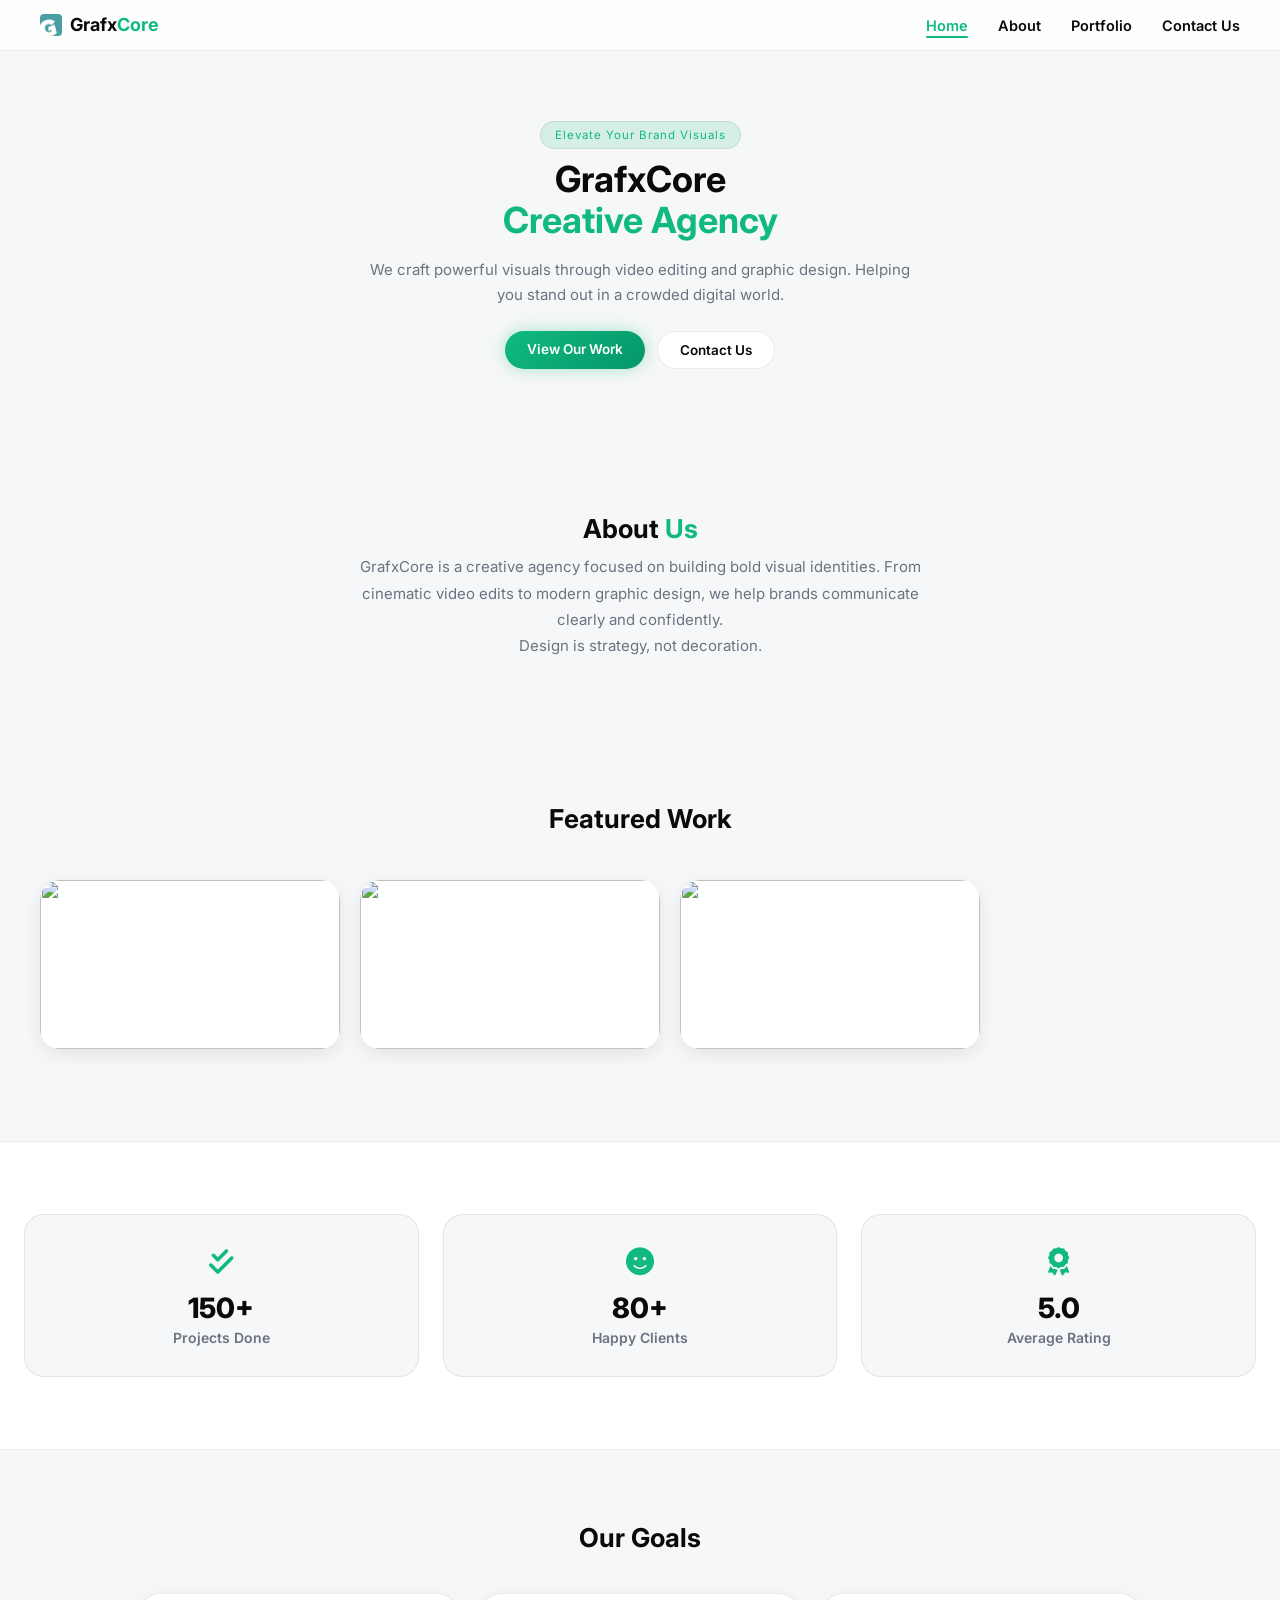
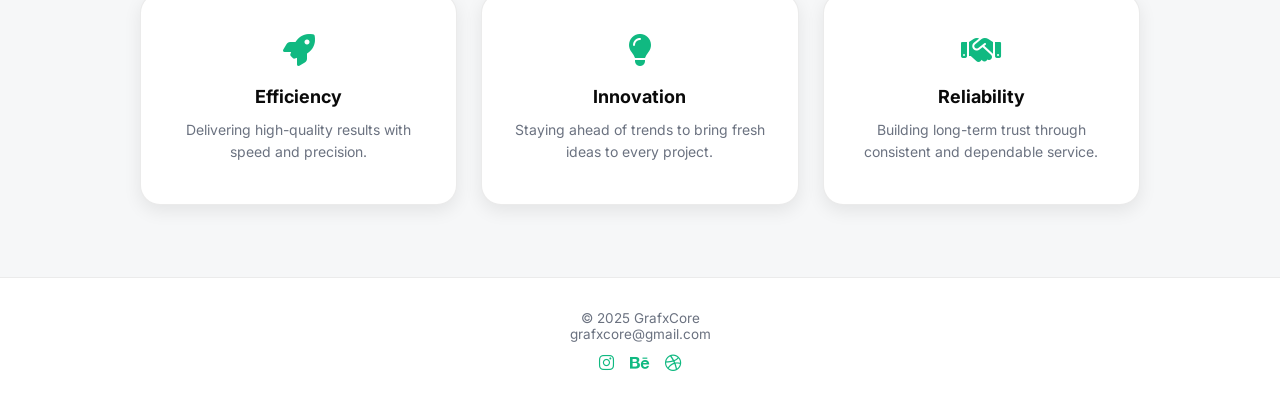
==== client/index.html @ 4de5074e "Add core website functionality and admin panel features Initializes Flask app, sets up Supabase, and" ====
<!DOCTYPE html>
<html lang="en">
<head>
  <meta charset="UTF-8">
  <meta name="viewport" content="width=device-width, initial-scale=1.0">
  <title>GrafxCore | Professional Video Editing & Graphic Design Agency</title>
  <meta name="description" content="GrafxCore is a leading creative agency specializing in high-quality video editing and graphic design services. Elevate your brand with our cinematic visuals and modern design solutions.">
  <meta name="keywords" content="video editing, graphic design, creative agency, branding, visual storytelling, GrafxCore, professional design">
  <link rel="icon" type="image/jpeg" href="favicon.jpg">

  <!-- FONT -->
  <link href="https://fonts.googleapis.com/css2?family=Inter:wght@400;500;600;700&display=swap" rel="stylesheet">

  <!-- ICONS -->
  <link rel="stylesheet" href="https://cdnjs.cloudflare.com/ajax/libs/font-awesome/6.5.0/css/all.min.css">

  <link rel="stylesheet" href="style.css">
</head>
<body>

<!-- NAVBAR -->
<header class="navbar">
  <div class="logo-wrap">
    <img src="assets/logo.jpg" class="logo-img">
    <div class="logo-text">Grafx<span>Core</span></div>
  </div>

  <nav class="nav-links">
    <a href="home" class="nav-link active">Home</a>
    <a href="aboutus" class="nav-link">About</a>
    <a href="portfolio" class="nav-link">Portfolio</a>
    <a href="contactus" class="nav-link">Contact Us</a>
  </nav>
</header>

<!-- HERO -->
<section class="hero">
  <span class="badge">Elevate Your Brand Visuals</span>

  <h1>GrafxCore<br><span>Creative Agency</span></h1>

  <p>
    We craft powerful visuals through video editing and graphic design.
    Helping you stand out in a crowded digital world.
  </p>

  <div class="hero-buttons">
    <a href="portfolio" class="primary-btn">View Our Work</a>
    <a href="contactus" class="secondary-btn">Contact Us</a>
  </div>
</section>

<!-- ABOUT -->
<section class="about-home">
  <h2>About <span>Us</span></h2>

  <p>
    GrafxCore is a creative agency focused on building bold visual identities.
    From cinematic video edits to modern graphic design, we help brands
    communicate clearly and confidently.
  </p>

  <p class="about-highlight">
    Design is strategy, not decoration.
  </p>
</section>

<!-- FEATURED WORK -->
<section class="work-preview">
  <h2>Featured <span>Work</span></h2>

  <div class="carousel" id="carousel">
    <div class="thumb">
      <img src="https://www.dropbox.com/scl/fi/jneg7npoc5cs49caod1lz/2e85429f9b0cbde2c0182a7c41039145.jpg?rlkey=xev0icyq9kbgdwnem2zk9116k&st=ow1ydb6p&raw=1">
      <span class="loader"></span>
    </div>

    <div class="thumb">
      <img src="https://www.dropbox.com/scl/fi/7e100ku1ng6vjf7em03jl/Picsart_25-09-12_11-55-25-816.jpg?rlkey=x99xzhk5w7ctll3pvc8xckjj7&st=g83q1wis&raw=1">
      <span class="loader"></span>
    </div>

    <div class="thumb">
      <img src="https://www.dropbox.com/scl/fi/2upp09jgglw87shlt1c35/Untitled41_20250827161836.png?rlkey=d6xelsc6ipv7gwbqbs1txc8n5&st=vk49n3w3&raw=1">
      <span class="loader"></span>
    </div>
  </div>
</section>

<!-- STATS -->
<section class="stats-grid">
  <div class="stat-card">
    <div class="stat-icon"><i class="fa-solid fa-check-double"></i></div>
    <h3 id="projectsCount">150+</h3>
    <p>Projects Done</p>
  </div>
  <div class="stat-card">
    <div class="stat-icon"><i class="fa-solid fa-face-smile"></i></div>
    <h3 id="clientsCount">80+</h3>
    <p>Happy Clients</p>
  </div>
  <div class="stat-card">
    <div class="stat-icon"><i class="fa-solid fa-award"></i></div>
    <h3>5.0</h3>
    <p>Average Rating</p>
  </div>
</section>

<!-- GOALS -->
<section class="goals-section">
  <h2>Our <span>Goals</span></h2>
  <div class="goals-grid">
    <div class="goal-box">
      <i class="fa-solid fa-rocket"></i>
      <h3>Efficiency</h3>
      <p>Delivering high-quality results with speed and precision.</p>
    </div>
    <div class="goal-box">
      <i class="fa-solid fa-lightbulb"></i>
      <h3>Innovation</h3>
      <p>Staying ahead of trends to bring fresh ideas to every project.</p>
    </div>
    <div class="goal-box">
      <i class="fa-solid fa-handshake"></i>
      <h3>Reliability</h3>
      <p>Building long-term trust through consistent and dependable service.</p>
    </div>
  </div>
</section>

<!-- FOOTER -->
<footer class="footer">
  <p>© 2025 GrafxCore</p>
  <p>grafxcore@gmail.com</p>

  <div class="socials">
    <i class="fa-brands fa-instagram"></i>
    <i class="fa-brands fa-behance"></i>
    <i class="fa-brands fa-dribbble"></i>
  </div>
</footer>

<script src="script.js"></script>
</body>
</html>
---- client/style.css ----
:root{
  /* BASE */
  --white:#ffffff;
  --black:#0a0a0a;
  --gray:#f6f7f8;

  /* EMERALD */
  --emerald:#10b981;
  --emerald-soft:rgba(16,185,129,.14);
  --emerald-dark:#059669;

  /* TEXT */
  --text-main:#0a0a0a;
  --text-muted:#6b7280;

  /* UI */
  --glass:rgba(255,255,255,.8);
  --card:#ffffff;
  --border:rgba(0,0,0,.08);

  /* RADIUS */
  --radius:14px;
  --radius-lg:20px;

  /* SHADOWS */
  --shadow-sm:0 6px 18px rgba(0,0,0,.08);
  --shadow-lg:0 18px 48px rgba(0,0,0,.16);

  --glow:0 0 16px rgba(16,185,129,.35);
  --gradient:linear-gradient(135deg,#10b981,#059669);

  /* SPACING */
  --xs:6px;
  --sm:12px;
  --md:18px;
  --lg:26px;
  --xl:72px;
}

/* RESET */
*{
  margin:0;
  padding:0;
  box-sizing:border-box;
  font-family:'Inter',sans-serif;
}

a{ text-decoration:none; color:inherit; }

body{
  background:var(--gray);
  color:var(--text-main);
}

/* ================= */
/* NAVBAR */
/* ================= */

.navbar{
  position:sticky;
  top:0;
  z-index:100;

  display:flex;
  justify-content:space-between;
  align-items:center;

  padding:14px 40px;
  background:var(--glass);
  backdrop-filter:blur(14px);

  border-bottom:1px solid var(--border);
}

.nav-links {
  display: flex;
  gap: 30px;
  align-items: center;
}

.nav-link {
  font-size: 14.5px;
  font-weight: 600;
  color: var(--text-main);
  transition: 0.3s;
  position: relative;
}

.nav-link:hover {
  color: var(--emerald);
}

.nav-link.active {
  color: var(--emerald);
}

.nav-link.active::after {
  content: '';
  position: absolute;
  bottom: -4px;
  left: 0;
  width: 100%;
  height: 2px;
  background: var(--emerald);
  border-radius: 2px;
}

.menu-icon{
  display: none !important;
}

/* MOBILE */
@media(max-width:768px){
  .navbar { 
    padding: 14px 20px;
    flex-direction: column;
    gap: 10px;
  }
  .nav-links { 
    display: flex !important;
    gap: 15px;
    justify-content: center;
    width: 100%;
  }
  .nav-link { font-size: 13px; }
  .menu-icon { display: none !important; }
}

/* MOBILE MENU (HIDDEN) */
.mobile-menu{ display: none !important; }

.logo-wrap {
  display: flex;
  align-items: center;
  gap: 8px;
}

.logo-img {
  width: 22px;
  height: 22px;
  border-radius: 4px;
  object-fit: cover;
}

.logo-text {
  font-size: 18px;
  font-weight: 700;
  line-height: 1;
}

.logo-text span {
  color: var(--emerald);
}

/* ===== */
/* HERO */
/* ===== */

.hero{
  text-align:center;
  padding:var(--xl) 22px;
}

.badge{
  padding:6px 14px;
  border-radius:999px;
  font-size:11.5px;
  letter-spacing:1px;

  background:var(--emerald-soft);
  color:var(--emerald);
  border:1px solid var(--border);
}

.hero h1{
  font-size:36px;
  margin:16px 0;
  line-height:1.15;
}

.hero h1 span{ color:var(--emerald); }

.hero p{
  max-width:540px;
  margin:auto;
  font-size:15px;
  color:var(--text-muted);
  line-height:1.65;
}

/* BUTTONS */
.hero-buttons{
  margin-top:24px;
  display:flex;
  justify-content:center;
  gap:12px;
}

.primary-btn,
.secondary-btn{
  padding:10px 22px;
  font-size:13.5px;
  font-weight:600;
  border-radius:999px;
  transition:.25s ease;
}

.primary-btn{
  background:var(--gradient);
  color:#fff;
  box-shadow:var(--glow);
}

.primary-btn:hover{ transform:translateY(-2px); }

.secondary-btn{
  background:#fff;
  border:1px solid var(--border);
  color:var(--black);
}

/* ===== */
/* ABOUT */
/* ===== */

.about-home{
  padding:var(--xl) 24px;
  text-align:center;
}

.about-home h2{
  font-size:26px;
  margin-bottom:10px;
}

.about-home span{ color:var(--emerald); }

.about-home p{
  max-width:600px;
  margin:auto;
  font-size:15px;
  line-height:1.75;
  color:var(--text-muted);
}

/* ===== */
/* WORK (COMPACT 16:9) */
/* ===== */

.work-preview{
  padding:var(--xl) 0;
}

.work-preview h2{
  text-align:center;
  font-size:26px;
  margin-bottom:26px;
}

.carousel{
  display:flex;
  gap:20px;
  padding:20px 40px;
  overflow:hidden;
}

.thumb {
  min-width: 300px;
  aspect-ratio: 16 / 9;
  background: var(--card);
  border-radius: var(--radius-lg);
  overflow: hidden;
  box-shadow: var(--shadow-sm);
  
  opacity: 0;
  transform: translateX(100px);
  transition: all .8s cubic-bezier(0.16, 1, 0.3, 1);
}

.thumb.visible {
  opacity: 1;
  transform: translateX(0);
}

.thumb img{
  width:100%;
  height:100%;
  object-fit:cover;
}

.thumb.active{
  transform:scale(1.06);
  box-shadow:0 0 32px rgba(16,185,129,.35);
  z-index:2;
}

/* ===== */
/* STATS (REDESIGNED) */
/* ===== */
.stats-grid {
  display: grid;
  grid-template-columns: repeat(auto-fit, minmax(200px, 1fr));
  gap: 24px;
  padding: var(--xl) 24px;
  background: var(--white);
  border-top: 1px solid var(--border);
  border-bottom: 1px solid var(--border);
}

.stat-card {
  text-align: center;
  padding: 30px;
  border-radius: var(--radius-lg);
  background: var(--gray);
  border: 1px solid var(--border);
  transition: .3s ease;
}

.stat-card:hover {
  transform: translateY(-5px);
  box-shadow: var(--shadow-sm);
  border-color: var(--emerald);
}

.stat-icon {
  font-size: 28px;
  color: var(--emerald);
  margin-bottom: 12px;
}

.stat-card h3 {
  font-size: 28px;
  font-weight: 800;
  margin-bottom: 4px;
}

.stat-card p {
  font-size: 14px;
  font-weight: 600;
  color: var(--text-muted);
}

/* ===== */
/* GOALS */
/* ===== */
.goals-section {
  padding: var(--xl) 24px;
  text-align: center;
}

.goals-section h2 {
  font-size: 26px;
  margin-bottom: 40px;
}

.goals-grid {
  display: grid;
  grid-template-columns: repeat(auto-fit, minmax(250px, 1fr));
  gap: 24px;
  max-width: 1000px;
  margin: auto;
}

.goal-box {
  background: var(--white);
  padding: 40px 30px;
  border-radius: var(--radius-lg);
  border: 1px solid var(--border);
  box-shadow: var(--shadow-sm);
  transition: .3s ease;
}

.goal-box:hover {
  border-color: var(--emerald);
  transform: translateY(-5px);
}

.goal-box i {
  font-size: 32px;
  color: var(--emerald);
  margin-bottom: 20px;
}

.goal-box h3 {
  font-size: 18px;
  margin-bottom: 12px;
}

.goal-box p {
  font-size: 14px;
  color: var(--text-muted);
  line-height: 1.6;
}

/* FOOTER */
.footer{
  padding:32px;
  text-align:center;
  font-size:13.5px;
  color:var(--text-muted);

  background:#ffffff;
  border-top:1px solid var(--border);
}

.socials{
  margin-top:12px;
  display:flex;
  justify-content:center;
  gap:16px;
}

.socials i{
  font-size:17px;
  color:var(--emerald);
}

/* MOBILE */
@media(max-width:600px){
  .hero h1{ font-size:28px; }
  .thumb{ min-width:170px; }
  .stats-grid { gap: 15px; }
}
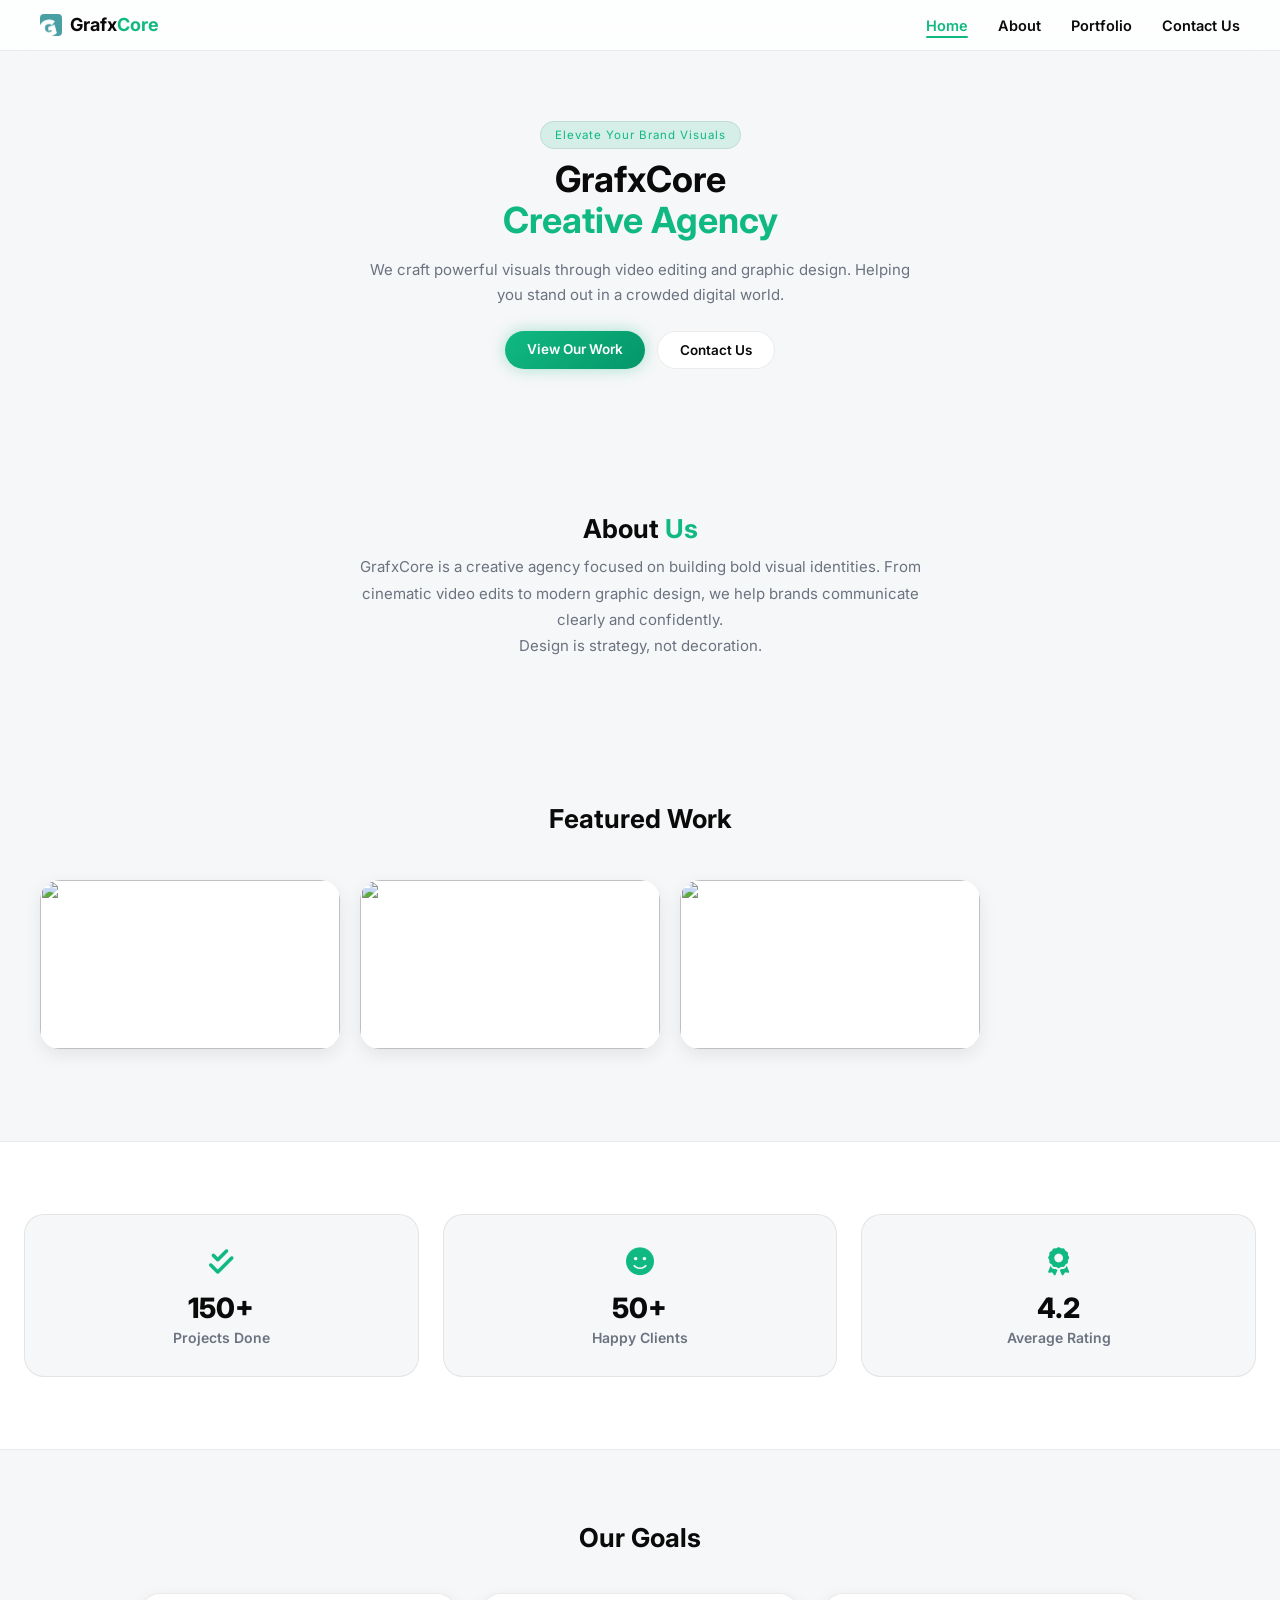
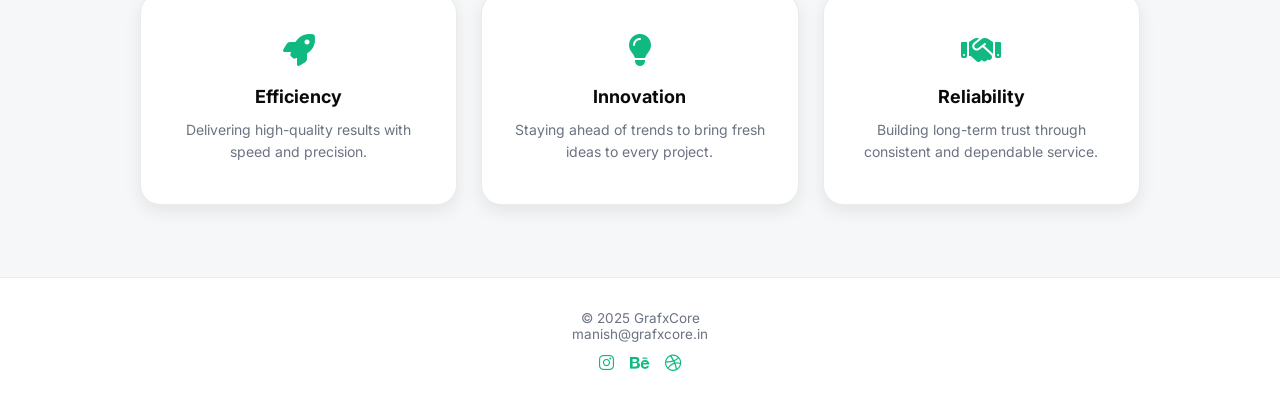
==== commit 4d69fe6f: "Small changes" ====
--- a/client/index.html
+++ b/client/index.html
@@ -96,12 +96,12 @@
   </div>
   <div class="stat-card">
     <div class="stat-icon"><i class="fa-solid fa-face-smile"></i></div>
-    <h3 id="clientsCount">80+</h3>
+    <h3 id="clientsCount">50+</h3>
     <p>Happy Clients</p>
   </div>
   <div class="stat-card">
     <div class="stat-icon"><i class="fa-solid fa-award"></i></div>
-    <h3>5.0</h3>
+    <h3>4.2</h3>
     <p>Average Rating</p>
   </div>
 </section>
@@ -131,7 +131,7 @@
 <!-- FOOTER -->
 <footer class="footer">
   <p>© 2025 GrafxCore</p>
-  <p>grafxcore@gmail.com</p>
+  <p>manish@grafxcore.in</p>
 
   <div class="socials">
     <i class="fa-brands fa-instagram"></i>
@@ -142,4 +142,4 @@
 
 <script src="script.js"></script>
 </body>
-</html>+</html>
